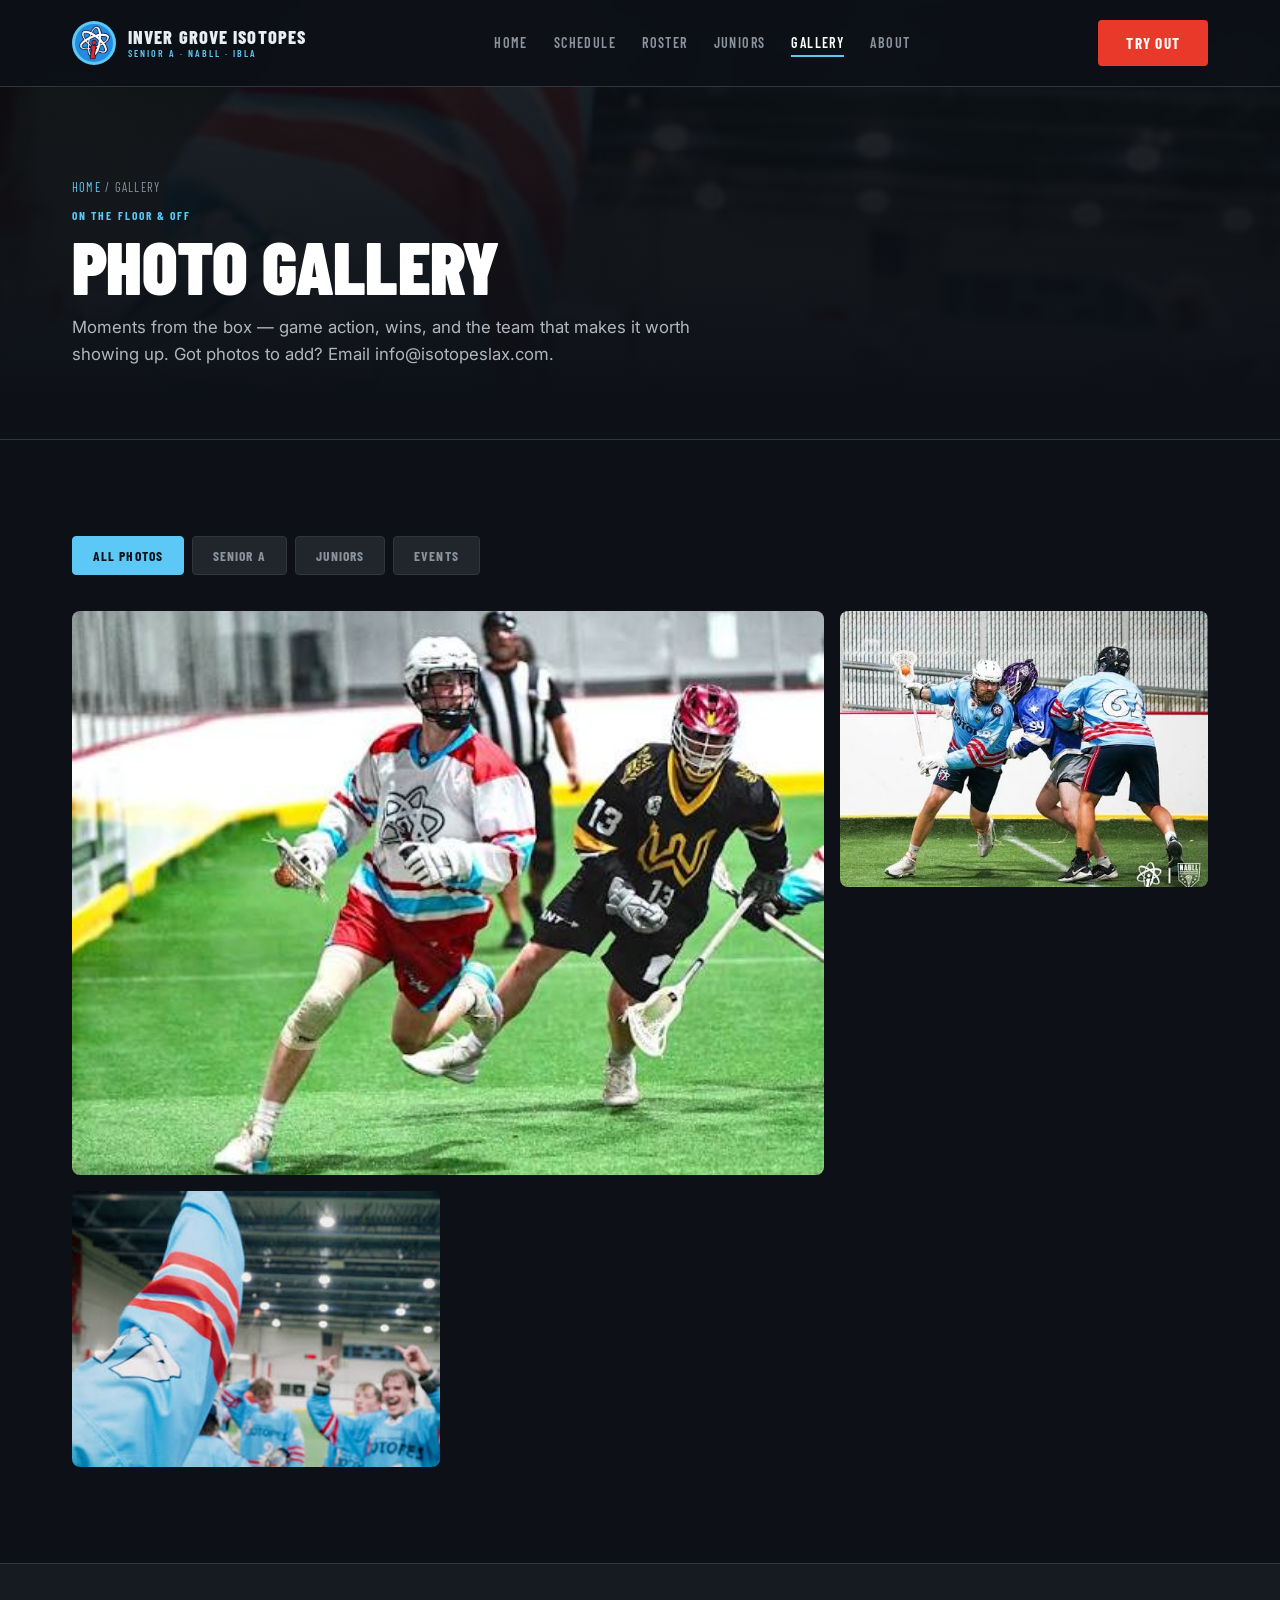
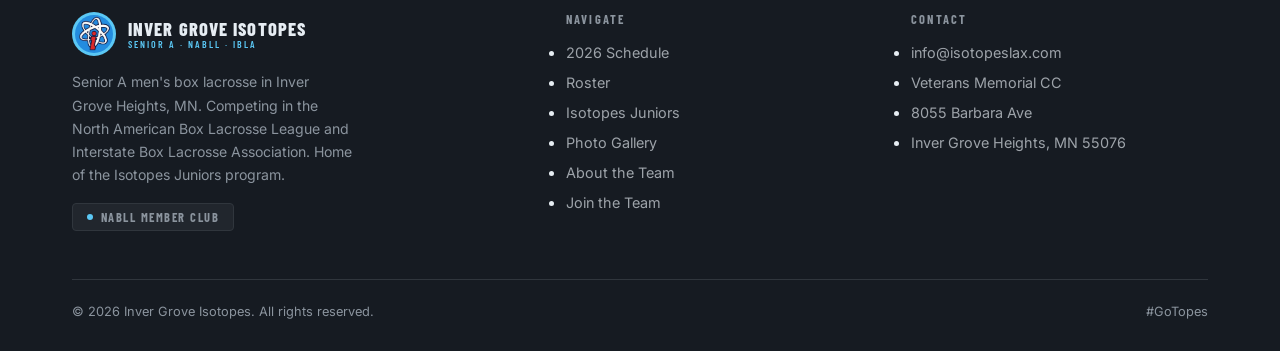
==== gallery.html @ 4e2dee7e "Expand Isotopes site into full multi-page club site Adds Schedule & Events, Roster with clickable pl" ====
<!DOCTYPE html>
<html lang="en">
<head>
<meta charset="UTF-8">
<meta name="viewport" content="width=device-width, initial-scale=1.0">
<title>Photo Gallery | Inver Grove Isotopes</title>
<meta name="description" content="Photo gallery for the Inver Grove Isotopes box lacrosse club — Senior A action shots and team moments.">
<link rel="preconnect" href="https://fonts.googleapis.com">
<link rel="preconnect" href="https://fonts.gstatic.com" crossorigin>
<link href="https://fonts.googleapis.com/css2?family=Barlow+Condensed:ital,wght@0,400;0,600;0,700;0,800;0,900;1,700&family=Inter:wght@400;500;600;700&display=swap" rel="stylesheet">
<link rel="stylesheet" href="css/styles.css">
</head>
<body>

<!-- ── HEADER ── -->
<header id="header" class="solid">
  <div class="nav-inner">
    <a href="index.html" class="nav-logo">
      <img src="assets/img/logo.png" alt="Inver Grove Isotopes logo">
      <div class="nav-logo-text">
        Inver Grove Isotopes
        <span>Senior A · NABLL · IBLA</span>
      </div>
    </a>
    <nav class="links">
      <a href="index.html">Home</a>
      <a href="schedule.html">Schedule</a>
      <a href="roster.html">Roster</a>
      <a href="juniors.html">Juniors</a>
      <a href="gallery.html">Gallery</a>
      <a href="index.html#about">About</a>
    </nav>
    <div class="nav-actions">
      <a href="index.html#recruiting" class="btn btn-primary">Try Out</a>
      <button class="hamburger" id="hamburger" aria-label="Menu">☰</button>
    </div>
  </div>
</header>
<div class="mobile-menu" id="mobileMenu">
  <a href="index.html">Home</a>
  <a href="schedule.html">Schedule</a>
  <a href="roster.html">Roster</a>
  <a href="juniors.html">Juniors</a>
  <a href="gallery.html">Gallery</a>
  <a href="index.html#about">About</a>
  <a href="index.html#recruiting">Join the Team</a>
</div>

<!-- ── PAGE HERO ── -->
<section class="page-hero">
  <div class="page-hero-bg" style="background-image:url('assets/img/action-03.png');"></div>
  <div class="page-hero-overlay"></div>
  <div class="container page-hero-content">
    <p class="breadcrumb"><a href="index.html">Home</a> / Gallery</p>
    <p class="label">On the Floor &amp; Off</p>
    <h1 class="display">Photo Gallery</h1>
    <p class="sub">Moments from the box — game action, wins, and the team that makes it worth showing up. Got photos to add? Email info@isotopeslax.com.</p>
  </div>
</section>

<!-- ── GALLERY ── -->
<section class="section">
  <div class="container">
    <div class="tab-bar">
      <button class="tab-btn active" data-cat="all">All Photos</button>
      <button class="tab-btn" data-cat="senior">Senior A</button>
      <button class="tab-btn" data-cat="juniors">Juniors</button>
      <button class="tab-btn" data-cat="events">Events</button>
    </div>
    <div class="gallery-grid" id="galleryGrid"></div>
  </div>
</section>

<!-- ── LIGHTBOX ── -->
<div class="lightbox" id="lightbox">
  <button class="lightbox-close" onclick="closeLightbox()" aria-label="Close">✕</button>
  <button class="lightbox-nav lightbox-prev" onclick="lightboxNext(-1)" aria-label="Previous photo">‹</button>
  <div>
    <img id="lightboxImg" src="" alt="">
    <p class="lb-cap" id="lightboxCap"></p>
  </div>
  <button class="lightbox-nav lightbox-next" onclick="lightboxNext(1)" aria-label="Next photo">›</button>
</div>

<!-- ── FOOTER ── -->
<footer id="contact">
  <div class="container">
    <div class="footer-inner">
      <div class="footer-brand">
        <div class="nav-logo">
          <img src="assets/img/logo.png" alt="Inver Grove Isotopes logo">
          <div class="nav-logo-text">
            Inver Grove Isotopes
            <span>Senior A · NABLL · IBLA</span>
          </div>
        </div>
        <p>Senior A men's box lacrosse in Inver Grove Heights, MN. Competing in the North American Box Lacrosse League and Interstate Box Lacrosse Association. Home of the Isotopes Juniors program.</p>
        <div style="margin-top:16px;">
          <span class="league-badge"><span class="dot"></span>NABLL Member Club</span>
        </div>
      </div>
      <div class="footer-col">
        <h5>Navigate</h5>
        <ul>
          <li><a href="schedule.html">2026 Schedule</a></li>
          <li><a href="roster.html">Roster</a></li>
          <li><a href="juniors.html">Isotopes Juniors</a></li>
          <li><a href="gallery.html">Photo Gallery</a></li>
          <li><a href="index.html#about">About the Team</a></li>
          <li><a href="index.html#recruiting">Join the Team</a></li>
        </ul>
      </div>
      <div class="footer-col">
        <h5>Contact</h5>
        <ul>
          <li><a href="mailto:info@isotopeslax.com">info@isotopeslax.com</a></li>
          <li><a href="#">Veterans Memorial CC</a></li>
          <li><a>8055 Barbara Ave</a></li>
          <li><a>Inver Grove Heights, MN 55076</a></li>
        </ul>
      </div>
    </div>
    <div class="footer-bottom">
      <span>© 2026 Inver Grove Isotopes. All rights reserved.</span>
      <span>#GoTopes</span>
    </div>
  </div>
</footer>

<script src="js/data.js"></script>
<script src="js/main.js"></script>
<script>renderGallery();</script>
</body>
</html>
---- css/styles.css ----
:root {
  --blue:   #5BC8F5;
  --red:    #E8392A;
  --navy:   #0D1117;
  --dark:   #161B22;
  --mid:    #21262D;
  --border: #30363D;
  --muted:  #8B949E;
  --white:  #FFFFFF;
  --offwhite: #E6EDF3;
}

*, *::before, *::after { box-sizing: border-box; margin: 0; padding: 0; }
html { scroll-behavior: smooth; }
body {
  font-family: 'Inter', sans-serif;
  background: var(--navy);
  color: var(--offwhite);
  overflow-x: hidden;
}
img { display: block; max-width: 100%; }
a { color: inherit; text-decoration: none; }
button { font-family: inherit; cursor: pointer; border: none; }

.container { max-width: 1200px; margin: 0 auto; padding: 0 32px; }

/* ── TYPOGRAPHY ── */
.display {
  font-family: 'Barlow Condensed', sans-serif;
  font-weight: 900;
  line-height: 0.92;
  letter-spacing: -0.01em;
  text-transform: uppercase;
}
.label {
  font-family: 'Barlow Condensed', sans-serif;
  font-weight: 700;
  font-size: 0.72rem;
  letter-spacing: 0.18em;
  text-transform: uppercase;
  color: var(--blue);
}

/* ── BUTTONS ── */
.btn {
  display: inline-flex;
  align-items: center;
  gap: 8px;
  font-family: 'Barlow Condensed', sans-serif;
  font-weight: 700;
  font-size: 0.95rem;
  letter-spacing: 0.08em;
  text-transform: uppercase;
  padding: 14px 28px;
  border-radius: 4px;
  transition: all 0.18s ease;
  white-space: nowrap;
}
.btn:focus-visible { outline: 2px solid var(--blue); outline-offset: 3px; }
.btn-primary {
  background: var(--red);
  color: var(--white);
}
.btn-primary:hover { background: #c72d20; transform: translateY(-1px); }
.btn-outline {
  background: transparent;
  color: var(--white);
  border: 1.5px solid rgba(255,255,255,0.35);
}
.btn-outline:hover {
  border-color: var(--blue);
  color: var(--blue);
}
.btn-blue {
  background: var(--blue);
  color: var(--navy);
}
.btn-blue:hover { background: #3db8e8; transform: translateY(-1px); }
.btn-sm { padding: 9px 18px; font-size: 0.8rem; }

/* ── NAV ── */
header {
  position: fixed;
  top: 0; left: 0; right: 0;
  z-index: 100;
  transition: background 0.3s ease;
  background: rgba(13,17,23,0.0);
}
header.scrolled {
  background: rgba(13,17,23,0.96);
  backdrop-filter: blur(12px);
  border-bottom: 1px solid var(--border);
}
header.solid {
  background: rgba(13,17,23,0.96);
  backdrop-filter: blur(12px);
  border-bottom: 1px solid var(--border);
}
.nav-inner {
  display: flex;
  align-items: center;
  justify-content: space-between;
  padding: 20px 32px;
  max-width: 1200px;
  margin: 0 auto;
}
.nav-logo {
  display: flex;
  align-items: center;
  gap: 12px;
}
.nav-logo img {
  width: 44px;
  height: 44px;
  border-radius: 50%;
  object-fit: contain;
  background: var(--blue);
  padding: 3px;
}
.nav-logo-text {
  font-family: 'Barlow Condensed', sans-serif;
  font-weight: 800;
  font-size: 1.15rem;
  letter-spacing: 0.06em;
  text-transform: uppercase;
  line-height: 1.1;
}
.nav-logo-text span { display: block; font-size: 0.62rem; font-weight: 600; color: var(--blue); letter-spacing: 0.2em; }
nav.links {
  display: flex;
  gap: 26px;
  font-family: 'Barlow Condensed', sans-serif;
  font-weight: 600;
  font-size: 0.88rem;
  letter-spacing: 0.1em;
  text-transform: uppercase;
}
nav.links a {
  color: var(--muted);
  transition: color 0.18s;
  padding: 4px 0;
  border-bottom: 2px solid transparent;
}
nav.links a:hover, nav.links a.active { color: var(--white); border-bottom-color: var(--blue); }
.nav-actions { display: flex; gap: 12px; align-items: center; }
.hamburger { display: none; background: none; color: var(--white); font-size: 1.4rem; padding: 4px; }

.mobile-menu {
  display: none;
  position: fixed;
  inset: 0;
  z-index: 99;
  background: rgba(13,17,23,0.98);
  backdrop-filter: blur(12px);
  padding: 100px 32px 32px;
  flex-direction: column;
  gap: 6px;
}
.mobile-menu.open { display: flex; }
.mobile-menu a {
  font-family: 'Barlow Condensed', sans-serif;
  font-weight: 700;
  font-size: 1.6rem;
  text-transform: uppercase;
  color: var(--offwhite);
  padding: 14px 0;
  border-bottom: 1px solid var(--border);
}
.mobile-menu a.active { color: var(--blue); }

/* ── PAGE HERO (interior pages) ── */
.page-hero {
  position: relative;
  padding: 180px 0 72px;
  overflow: hidden;
  border-bottom: 1px solid var(--border);
}
.page-hero-bg {
  position: absolute;
  inset: 0;
  background-size: cover;
  background-position: center;
  filter: brightness(0.28) saturate(0.9);
}
.page-hero-overlay {
  position: absolute;
  inset: 0;
  background: linear-gradient(180deg, rgba(13,17,23,0.5) 0%, var(--navy) 92%);
}
.page-hero-content { position: relative; z-index: 2; }
.page-hero h1 {
  font-size: clamp(2.8rem, 6vw, 4.6rem);
  color: var(--white);
  margin-top: 10px;
}
.page-hero p.sub {
  margin-top: 14px;
  max-width: 620px;
  color: rgba(230,237,243,0.75);
  font-size: 1.05rem;
  line-height: 1.6;
}
.breadcrumb {
  font-family: 'Barlow Condensed', sans-serif;
  font-size: 0.78rem;
  letter-spacing: 0.1em;
  text-transform: uppercase;
  color: var(--muted);
  margin-bottom: 14px;
}
.breadcrumb a { color: var(--blue); }
.breadcrumb a:hover { text-decoration: underline; }

/* ── HERO (home) ── */
.hero {
  position: relative;
  height: 100svh;
  min-height: 620px;
  display: flex;
  align-items: flex-end;
  overflow: hidden;
}
.hero-bg {
  position: absolute;
  inset: 0;
  background-size: cover;
  background-position: center 20%;
  filter: brightness(0.45);
}
.hero-slash {
  position: absolute;
  bottom: 0; left: 0; right: 0;
  height: 260px;
  background: linear-gradient(to bottom right,
    transparent 49.8%,
    var(--navy) 50%
  );
  pointer-events: none;
}
.hero-slash-red {
  position: absolute;
  bottom: 0; left: 0; right: 0;
  height: 260px;
  background: linear-gradient(to bottom right,
    transparent 48%,
    var(--red) 48%,
    var(--red) 50.5%,
    transparent 50.6%
  );
  pointer-events: none;
}
.hero-content {
  position: relative;
  z-index: 2;
  padding: 0 32px 96px;
  max-width: 1200px;
  margin: 0 auto;
  width: 100%;
}
.hero-content .label { margin-bottom: 20px; }
.hero-content h1 {
  font-size: clamp(4.5rem, 11vw, 9rem);
  color: var(--white);
  margin-bottom: 8px;
}
.hero-content h1 em {
  font-style: italic;
  color: var(--blue);
}
.hero-sub {
  font-size: 1.1rem;
  color: rgba(255,255,255,0.7);
  max-width: 560px;
  line-height: 1.6;
  margin-bottom: 32px;
  font-weight: 400;
}
.hero-btns { display: flex; gap: 14px; flex-wrap: wrap; }

/* ── SECTION BASE ── */
.section { padding: 96px 0; }
.section-header { margin-bottom: 56px; display: flex; align-items: flex-end; justify-content: space-between; gap: 24px; flex-wrap: wrap; }
.section-header h2 {
  font-size: clamp(2.4rem, 5vw, 3.6rem);
  color: var(--white);
  margin-top: 10px;
}
.section-header p.desc {
  margin-top: 14px;
  color: rgba(230,237,243,0.7);
  max-width: 560px;
  line-height: 1.6;
}

/* ── QUICK LINK CARDS (home) ── */
.quicklinks { background: var(--dark); }
.quicklink-grid {
  display: grid;
  grid-template-columns: repeat(4, 1fr);
  gap: 20px;
}
.quicklink-card {
  background: var(--mid);
  border: 1px solid var(--border);
  border-radius: 8px;
  padding: 28px 24px;
  transition: all 0.2s ease;
  display: flex;
  flex-direction: column;
  gap: 10px;
}
.quicklink-card:hover {
  border-color: var(--blue);
  transform: translateY(-3px);
}
.quicklink-card .icon { font-size: 1.8rem; }
.quicklink-card h3 {
  font-family: 'Barlow Condensed', sans-serif;
  font-weight: 800;
  font-size: 1.3rem;
  text-transform: uppercase;
  color: var(--white);
}
.quicklink-card p {
  font-size: 0.86rem;
  color: var(--muted);
  line-height: 1.5;
}
.quicklink-card .go {
  margin-top: auto;
  font-family: 'Barlow Condensed', sans-serif;
  font-weight: 700;
  font-size: 0.78rem;
  letter-spacing: 0.1em;
  text-transform: uppercase;
  color: var(--blue);
}

/* ── SEASON BANNER ── */
.season-banner {
  background: var(--red);
  padding: 18px 0;
}
.season-inner {
  display: flex;
  align-items: center;
  justify-content: space-between;
  gap: 24px;
  flex-wrap: wrap;
}
.season-stat {
  display: flex;
  align-items: baseline;
  gap: 8px;
}
.season-stat .big {
  font-family: 'Barlow Condensed', sans-serif;
  font-weight: 900;
  font-size: 2rem;
  color: var(--white);
}
.season-stat .sm {
  font-family: 'Barlow Condensed', sans-serif;
  font-weight: 600;
  font-size: 0.78rem;
  letter-spacing: 0.14em;
  text-transform: uppercase;
  color: rgba(255,255,255,0.75);
}
.season-divider {
  width: 1px; height: 36px;
  background: rgba(255,255,255,0.3);
}

/* ── TABS ── */
.tab-bar {
  display: flex;
  gap: 8px;
  margin-bottom: 36px;
  flex-wrap: wrap;
}
.tab-btn {
  font-family: 'Barlow Condensed', sans-serif;
  font-weight: 700;
  font-size: 0.85rem;
  letter-spacing: 0.08em;
  text-transform: uppercase;
  padding: 10px 20px;
  border-radius: 4px;
  background: var(--mid);
  border: 1px solid var(--border);
  color: var(--muted);
  transition: all 0.15s ease;
}
.tab-btn:hover { color: var(--white); }
.tab-btn.active { background: var(--blue); color: var(--navy); border-color: var(--blue); }

/* ── SCHEDULE ── */
.schedule { background: var(--dark); }
.schedule-table {
  width: 100%;
  border-collapse: collapse;
}
.schedule-table thead th {
  font-family: 'Barlow Condensed', sans-serif;
  font-weight: 700;
  font-size: 0.72rem;
  letter-spacing: 0.18em;
  text-transform: uppercase;
  color: var(--muted);
  padding: 0 16px 14px;
  text-align: left;
  border-bottom: 1px solid var(--border);
}
.schedule-table tbody tr {
  border-bottom: 1px solid var(--border);
  transition: background 0.15s;
}
.schedule-table tbody tr:hover { background: rgba(255,255,255,0.03); }
.schedule-table tbody td {
  padding: 18px 16px;
  font-size: 0.95rem;
  vertical-align: middle;
}
.game-date {
  font-family: 'Barlow Condensed', sans-serif;
  font-weight: 700;
  font-size: 0.85rem;
  color: var(--blue);
  letter-spacing: 0.05em;
  white-space: nowrap;
}
.game-opponent {
  font-weight: 600;
  color: var(--white);
}
.game-opponent .vs {
  font-size: 0.78rem;
  color: var(--muted);
  font-weight: 400;
  margin-right: 6px;
  text-transform: uppercase;
  letter-spacing: 0.08em;
}
.game-location {
  font-size: 0.85rem;
  color: var(--muted);
}
.badge {
  display: inline-block;
  font-family: 'Barlow Condensed', sans-serif;
  font-weight: 700;
  font-size: 0.7rem;
  letter-spacing: 0.1em;
  text-transform: uppercase;
  padding: 4px 10px;
  border-radius: 3px;
}
.badge-home { background: rgba(91,200,245,0.15); color: var(--blue); }
.badge-away { background: rgba(255,255,255,0.06); color: var(--muted); }
.badge-result-w { background: rgba(91,200,245,0.15); color: var(--blue); }
.badge-result-l { background: rgba(232,57,42,0.15); color: var(--red); }
.badge-upcoming { background: rgba(255,255,255,0.06); color: var(--muted); }
.badge-event { background: rgba(232,57,42,0.15); color: var(--red); }
.badge-game { background: rgba(91,200,245,0.15); color: var(--blue); }
.game-time {
  font-size: 0.88rem;
  color: var(--muted);
  white-space: nowrap;
}
.schedule-note { margin-top: 20px; font-size: 0.82rem; color: var(--muted); }

/* ── EVENT CARDS (mobile-friendly alt view) ── */
.event-cards { display: none; flex-direction: column; gap: 14px; }
.event-card {
  background: var(--mid);
  border: 1px solid var(--border);
  border-radius: 8px;
  padding: 18px 20px;
}
.event-card .row1 { display: flex; justify-content: space-between; align-items: center; margin-bottom: 8px; }
.event-card .opp { font-weight: 700; color: var(--white); font-size: 1.05rem; margin-bottom: 4px; }
.event-card .meta { font-size: 0.84rem; color: var(--muted); }

/* ── ABOUT ── */
.about { background: var(--navy); }
.about-grid {
  display: grid;
  grid-template-columns: 1fr 1fr;
  gap: 64px;
  align-items: center;
}
.about-photo-stack {
  position: relative;
  height: 480px;
}
.about-photo-main {
  position: absolute;
  inset: 0;
  border-radius: 8px;
  overflow: hidden;
}
.about-photo-main img {
  width: 100%;
  height: 100%;
  object-fit: cover;
  object-position: center top;
}
.about-photo-accent {
  position: absolute;
  bottom: -24px;
  right: -24px;
  width: 56%;
  aspect-ratio: 4/3;
  border-radius: 6px;
  overflow: hidden;
  border: 3px solid var(--navy);
}
.about-photo-accent img {
  width: 100%;
  height: 100%;
  object-fit: cover;
  object-position: center;
}
.about-red-bar {
  position: absolute;
  top: 32px;
  left: -8px;
  width: 5px;
  height: 120px;
  background: var(--red);
  border-radius: 3px;
}
.about-text .label { margin-bottom: 12px; }
.about-text h2 {
  font-size: clamp(2.4rem, 4vw, 3.2rem);
  color: var(--white);
  margin-bottom: 20px;
}
.about-text p {
  color: rgba(230,237,243,0.75);
  line-height: 1.75;
  font-size: 1rem;
  margin-bottom: 16px;
}
.about-facts {
  display: grid;
  grid-template-columns: 1fr 1fr;
  gap: 16px;
  margin-top: 32px;
}
.fact {
  background: var(--mid);
  border: 1px solid var(--border);
  border-radius: 6px;
  padding: 16px 18px;
}
.fact .num {
  font-family: 'Barlow Condensed', sans-serif;
  font-weight: 900;
  font-size: 1.9rem;
  color: var(--blue);
  line-height: 1;
  margin-bottom: 4px;
}
.fact .desc {
  font-size: 0.82rem;
  color: var(--muted);
  text-transform: uppercase;
  letter-spacing: 0.08em;
  font-weight: 600;
}

/* ── COACH / STAFF GRID ── */
.staff-grid {
  display: grid;
  grid-template-columns: repeat(3, 1fr);
  gap: 24px;
}
.staff-card {
  background: var(--mid);
  border: 1px solid var(--border);
  border-radius: 8px;
  padding: 24px;
  text-align: center;
}
.staff-card .avatar {
  width: 84px; height: 84px;
  border-radius: 50%;
  margin: 0 auto 16px;
  background: var(--dark);
  display: flex;
  align-items: center;
  justify-content: center;
  font-family: 'Barlow Condensed', sans-serif;
  font-weight: 800;
  font-size: 1.6rem;
  color: var(--blue);
  border: 2px solid var(--border);
}
.staff-card h4 { font-family: 'Barlow Condensed', sans-serif; font-weight: 800; text-transform: uppercase; color: var(--white); font-size: 1.2rem; }
.staff-card .role { color: var(--blue); font-size: 0.82rem; text-transform: uppercase; letter-spacing: 0.08em; font-weight: 600; margin: 6px 0 10px; }
.staff-card p.bio { color: var(--muted); font-size: 0.86rem; line-height: 1.5; }

/* ── TIMELINE ── */
.timeline { display: flex; flex-direction: column; gap: 0; }
.timeline-item {
  display: grid;
  grid-template-columns: 90px 1fr;
  gap: 24px;
  padding: 22px 0;
  border-bottom: 1px solid var(--border);
}
.timeline-item .year {
  font-family: 'Barlow Condensed', sans-serif;
  font-weight: 900;
  font-size: 1.6rem;
  color: var(--blue);
}
.timeline-item h4 { color: var(--white); font-weight: 700; margin-bottom: 6px; }
.timeline-item p { color: var(--muted); font-size: 0.9rem; line-height: 1.55; }

/* ── ROSTER GRID ── */
.roster { background: var(--dark); }
.roster-filters { display: flex; gap: 8px; margin-bottom: 32px; flex-wrap: wrap; }
.roster-grid {
  display: grid;
  grid-template-columns: repeat(4, 1fr);
  gap: 22px;
}
.player-card {
  background: var(--mid);
  border: 1px solid var(--border);
  border-radius: 8px;
  overflow: hidden;
  transition: all 0.2s ease;
  cursor: pointer;
}
.player-card:hover { border-color: var(--blue); transform: translateY(-4px); }
.player-card .photo {
  aspect-ratio: 4/5;
  background: var(--dark);
  position: relative;
  display: flex;
  align-items: flex-end;
  overflow: hidden;
}
.player-card .photo img { width: 100%; height: 100%; object-fit: cover; }
.player-card .num {
  position: absolute;
  top: 12px; left: 12px;
  font-family: 'Barlow Condensed', sans-serif;
  font-weight: 900;
  font-size: 1.8rem;
  color: var(--white);
  text-shadow: 0 2px 8px rgba(0,0,0,0.6);
}
.player-card .info { padding: 16px 18px; }
.player-card .pos {
  font-family: 'Barlow Condensed', sans-serif;
  font-weight: 700;
  font-size: 0.7rem;
  letter-spacing: 0.12em;
  text-transform: uppercase;
  color: var(--blue);
  margin-bottom: 4px;
}
.player-card h3 {
  font-family: 'Barlow Condensed', sans-serif;
  font-weight: 800;
  font-size: 1.25rem;
  text-transform: uppercase;
  color: var(--white);
  line-height: 1.1;
}
.player-card .hometown { font-size: 0.78rem; color: var(--muted); margin-top: 6px; }

/* ── PLAYER DETAIL ── */
.player-detail-grid {
  display: grid;
  grid-template-columns: 340px 1fr;
  gap: 56px;
}
.player-photo-wrap {
  border-radius: 8px;
  overflow: hidden;
  aspect-ratio: 4/5;
  background: var(--mid);
  border: 1px solid var(--border);
}
.player-photo-wrap img { width: 100%; height: 100%; object-fit: cover; }
.player-header { display: flex; align-items: baseline; gap: 16px; flex-wrap: wrap; margin-bottom: 6px; }
.player-header .jersey {
  font-family: 'Barlow Condensed', sans-serif;
  font-weight: 900;
  font-size: 3rem;
  color: var(--blue);
  line-height: 1;
}
.player-header h1 {
  font-size: clamp(2.2rem, 4vw, 3rem);
  color: var(--white);
}
.player-meta-row {
  display: flex;
  gap: 24px;
  flex-wrap: wrap;
  margin: 18px 0 28px;
  padding: 18px 0;
  border-top: 1px solid var(--border);
  border-bottom: 1px solid var(--border);
}
.player-meta-row .m-item { display: flex; flex-direction: column; gap: 4px; }
.player-meta-row .m-item .k { font-size: 0.72rem; letter-spacing: 0.12em; text-transform: uppercase; color: var(--muted); }
.player-meta-row .m-item .v { font-weight: 700; color: var(--white); }
.player-bio { color: rgba(230,237,243,0.8); line-height: 1.75; margin-bottom: 32px; }
.stats-grid {
  display: grid;
  grid-template-columns: repeat(4, 1fr);
  gap: 14px;
}
.stat-box {
  background: var(--mid);
  border: 1px solid var(--border);
  border-radius: 6px;
  padding: 18px;
  text-align: center;
}
.stat-box .val {
  font-family: 'Barlow Condensed', sans-serif;
  font-weight: 900;
  font-size: 2.2rem;
  color: var(--blue);
}
.stat-box .lbl { font-size: 0.74rem; letter-spacing: 0.1em; text-transform: uppercase; color: var(--muted); margin-top: 4px; }
.back-link {
  display: inline-flex;
  align-items: center;
  gap: 8px;
  font-family: 'Barlow Condensed', sans-serif;
  font-weight: 700;
  font-size: 0.85rem;
  letter-spacing: 0.08em;
  text-transform: uppercase;
  color: var(--blue);
  margin-bottom: 28px;
}
.back-link:hover { text-decoration: underline; }

/* ── JUNIORS ── */
.juniors-intro-grid {
  display: grid;
  grid-template-columns: 1fr 1fr;
  gap: 56px;
  align-items: center;
}
.juniors-photo {
  border-radius: 8px;
  overflow: hidden;
  aspect-ratio: 4/3;
}
.juniors-photo img { width: 100%; height: 100%; object-fit: cover; }
.location-grid {
  display: grid;
  grid-template-columns: repeat(3, 1fr);
  gap: 22px;
}
.location-card {
  background: var(--mid);
  border: 1px solid var(--border);
  border-radius: 8px;
  padding: 24px;
}
.location-card h4 { color: var(--white); font-family: 'Barlow Condensed', sans-serif; font-weight: 800; font-size: 1.2rem; text-transform: uppercase; margin-bottom: 8px; }
.location-card .addr { font-size: 0.88rem; color: var(--muted); line-height: 1.5; margin-bottom: 10px; }
.location-card .tag {
  display: inline-block;
  font-family: 'Barlow Condensed', sans-serif;
  font-weight: 700;
  font-size: 0.68rem;
  letter-spacing: 0.1em;
  text-transform: uppercase;
  padding: 3px 9px;
  border-radius: 3px;
  background: rgba(91,200,245,0.15);
  color: var(--blue);
}

/* ── GALLERY ── */
.gallery-grid {
  display: grid;
  grid-template-columns: repeat(3, 1fr);
  gap: 16px;
}
.gallery-item {
  border-radius: 8px;
  overflow: hidden;
  aspect-ratio: 4/3;
  position: relative;
  cursor: pointer;
  background: var(--mid);
}
.gallery-item img { width: 100%; height: 100%; object-fit: cover; transition: transform 0.3s ease; }
.gallery-item:hover img { transform: scale(1.06); }
.gallery-item .cap {
  position: absolute;
  left: 0; right: 0; bottom: 0;
  padding: 10px 14px;
  background: linear-gradient(to top, rgba(0,0,0,0.75), transparent);
  font-size: 0.8rem;
  color: var(--white);
  opacity: 0;
  transition: opacity 0.2s ease;
}
.gallery-item:hover .cap { opacity: 1; }
.gallery-item.wide { grid-column: span 2; }

.lightbox {
  display: none;
  position: fixed;
  inset: 0;
  background: rgba(5,7,10,0.95);
  z-index: 200;
  align-items: center;
  justify-content: center;
  padding: 40px;
}
.lightbox.open { display: flex; }
.lightbox img { max-width: 100%; max-height: 82vh; border-radius: 6px; }
.lightbox .lb-cap { text-align: center; color: var(--muted); margin-top: 14px; font-size: 0.9rem; }
.lightbox-close {
  position: absolute;
  top: 24px; right: 32px;
  background: none;
  color: var(--white);
  font-size: 2rem;
  line-height: 1;
}
.lightbox-nav {
  position: absolute;
  top: 50%;
  transform: translateY(-50%);
  background: rgba(255,255,255,0.08);
  color: var(--white);
  font-size: 1.6rem;
  width: 48px; height: 48px;
  border-radius: 50%;
  display: flex;
  align-items: center;
  justify-content: center;
}
.lightbox-nav:hover { background: rgba(255,255,255,0.18); }
.lightbox-prev { left: 24px; }
.lightbox-next { right: 24px; }

/* ── RECRUITING ── */
.recruiting { background: var(--dark); }
.recruiting-grid {
  display: grid;
  grid-template-columns: 1.1fr 0.9fr;
  gap: 64px;
  align-items: center;
}
.rec-photo {
  border-radius: 8px;
  overflow: hidden;
  aspect-ratio: 4/5;
}
.rec-photo img {
  width: 100%;
  height: 100%;
  object-fit: cover;
  object-position: center top;
}
.rec-content .label { margin-bottom: 12px; }
.rec-content h2 {
  font-size: clamp(2.4rem, 4vw, 3.2rem);
  color: var(--white);
  margin-bottom: 20px;
}
.rec-content p {
  color: rgba(230,237,243,0.75);
  line-height: 1.75;
  font-size: 1rem;
  margin-bottom: 16px;
}
.rec-reqs {
  margin: 28px 0 32px;
  display: flex;
  flex-direction: column;
  gap: 12px;
}
.rec-req {
  display: flex;
  align-items: flex-start;
  gap: 12px;
  font-size: 0.95rem;
  color: var(--offwhite);
  line-height: 1.4;
}
.rec-req::before {
  content: '';
  flex: none;
  width: 6px;
  height: 6px;
  background: var(--blue);
  border-radius: 50%;
  margin-top: 7px;
}
.rec-form {
  margin-top: 8px;
  background: var(--mid);
  border: 1px solid var(--border);
  border-radius: 8px;
  padding: 28px;
}
.rec-form h4 {
  font-family: 'Barlow Condensed', sans-serif;
  font-weight: 700;
  font-size: 1.1rem;
  letter-spacing: 0.06em;
  text-transform: uppercase;
  color: var(--white);
  margin-bottom: 20px;
}
.form-row { display: grid; grid-template-columns: 1fr 1fr; gap: 14px; margin-bottom: 14px; }
.form-field { display: flex; flex-direction: column; gap: 6px; margin-bottom: 14px; }
.form-field.full { grid-column: 1 / -1; }
label {
  font-size: 0.75rem;
  font-weight: 600;
  letter-spacing: 0.08em;
  text-transform: uppercase;
  color: var(--muted);
}
input, select, textarea {
  font-family: 'Inter', sans-serif;
  font-size: 0.92rem;
  padding: 11px 14px;
  background: var(--dark);
  border: 1px solid var(--border);
  border-radius: 5px;
  color: var(--offwhite);
  transition: border-color 0.18s;
  width: 100%;
}
input:focus, select:focus, textarea:focus {
  outline: none;
  border-color: var(--blue);
}
textarea { resize: vertical; min-height: 80px; }
select option { background: var(--dark); }

/* ── FOOTER ── */
footer {
  background: var(--dark);
  border-top: 1px solid var(--border);
  padding: 48px 0 32px;
}
.footer-inner {
  display: grid;
  grid-template-columns: 1.5fr 1fr 1fr;
  gap: 48px;
  margin-bottom: 48px;
}
.footer-brand .nav-logo { margin-bottom: 14px; }
.footer-brand p {
  font-size: 0.88rem;
  color: var(--muted);
  line-height: 1.65;
  max-width: 280px;
}
.footer-col h5 {
  font-family: 'Barlow Condensed', sans-serif;
  font-weight: 700;
  font-size: 0.78rem;
  letter-spacing: 0.18em;
  text-transform: uppercase;
  color: var(--muted);
  margin-bottom: 16px;
}
.footer-col ul { display: flex; flex-direction: column; gap: 10px; }
.footer-col ul li a {
  font-size: 0.9rem;
  color: rgba(230,237,243,0.65);
  transition: color 0.15s;
}
.footer-col ul li a:hover { color: var(--blue); }
.footer-bottom {
  display: flex;
  align-items: center;
  justify-content: space-between;
  padding-top: 24px;
  border-top: 1px solid var(--border);
  font-size: 0.8rem;
  color: var(--muted);
  flex-wrap: wrap;
  gap: 12px;
}
.league-badge {
  display: inline-flex;
  align-items: center;
  gap: 8px;
  background: var(--mid);
  border: 1px solid var(--border);
  border-radius: 4px;
  padding: 6px 14px;
  font-family: 'Barlow Condensed', sans-serif;
  font-weight: 700;
  font-size: 0.78rem;
  letter-spacing: 0.12em;
  text-transform: uppercase;
  color: var(--muted);
}
.league-badge .dot {
  width: 6px; height: 6px;
  border-radius: 50%;
  background: var(--blue);
}

/* ── RESPONSIVE ── */
@media (max-width: 960px) {
  nav.links { display: none; }
  .hamburger { display: block; }
  .hero-content h1 { font-size: clamp(3.5rem, 12vw, 5.5rem); }
  .about-grid { grid-template-columns: 1fr; }
  .about-photo-stack { height: 360px; order: -1; }
  .about-photo-accent { width: 45%; }
  .recruiting-grid { grid-template-columns: 1fr; }
  .rec-photo { aspect-ratio: 16/9; order: -1; }
  .footer-inner { grid-template-columns: 1fr 1fr; }
  .footer-brand { grid-column: 1 / -1; }
  .form-row { grid-template-columns: 1fr; }
  .quicklink-grid { grid-template-columns: 1fr 1fr; }
  .roster-grid { grid-template-columns: repeat(3, 1fr); }
  .player-detail-grid { grid-template-columns: 1fr; }
  .player-photo-wrap { max-width: 340px; }
  .stats-grid { grid-template-columns: repeat(2, 1fr); }
  .staff-grid { grid-template-columns: 1fr 1fr; }
  .location-grid { grid-template-columns: 1fr 1fr; }
  .juniors-intro-grid { grid-template-columns: 1fr; }
  .gallery-grid { grid-template-columns: repeat(2, 1fr); }
  .gallery-item.wide { grid-column: span 2; }
}
@media (max-width: 640px) {
  .container { padding: 0 20px; }
  .nav-inner { padding: 16px 20px; }
  .section { padding: 72px 0; }
  .season-divider { display: none; }
  .hero-btns .btn { flex: 1 1 140px; }
  .about-facts { grid-template-columns: 1fr 1fr; }
  .footer-inner { grid-template-columns: 1fr; }
  .schedule-table { display: none; }
  .event-cards { display: flex; }
  .quicklink-grid { grid-template-columns: 1fr; }
  .roster-grid { grid-template-columns: 1fr 1fr; }
  .stats-grid { grid-template-columns: 1fr 1fr; }
  .staff-grid { grid-template-columns: 1fr; }
  .location-grid { grid-template-columns: 1fr; }
  .gallery-grid { grid-template-columns: 1fr 1fr; }
  .gallery-item.wide { grid-column: span 2; }
  .page-hero { padding: 140px 0 56px; }
  .lightbox-nav { width: 40px; height: 40px; font-size: 1.3rem; }
  .lightbox { padding: 20px; }
}
@media (prefers-reduced-motion: reduce) {
  * { transition: none !important; animation: none !important; }
}
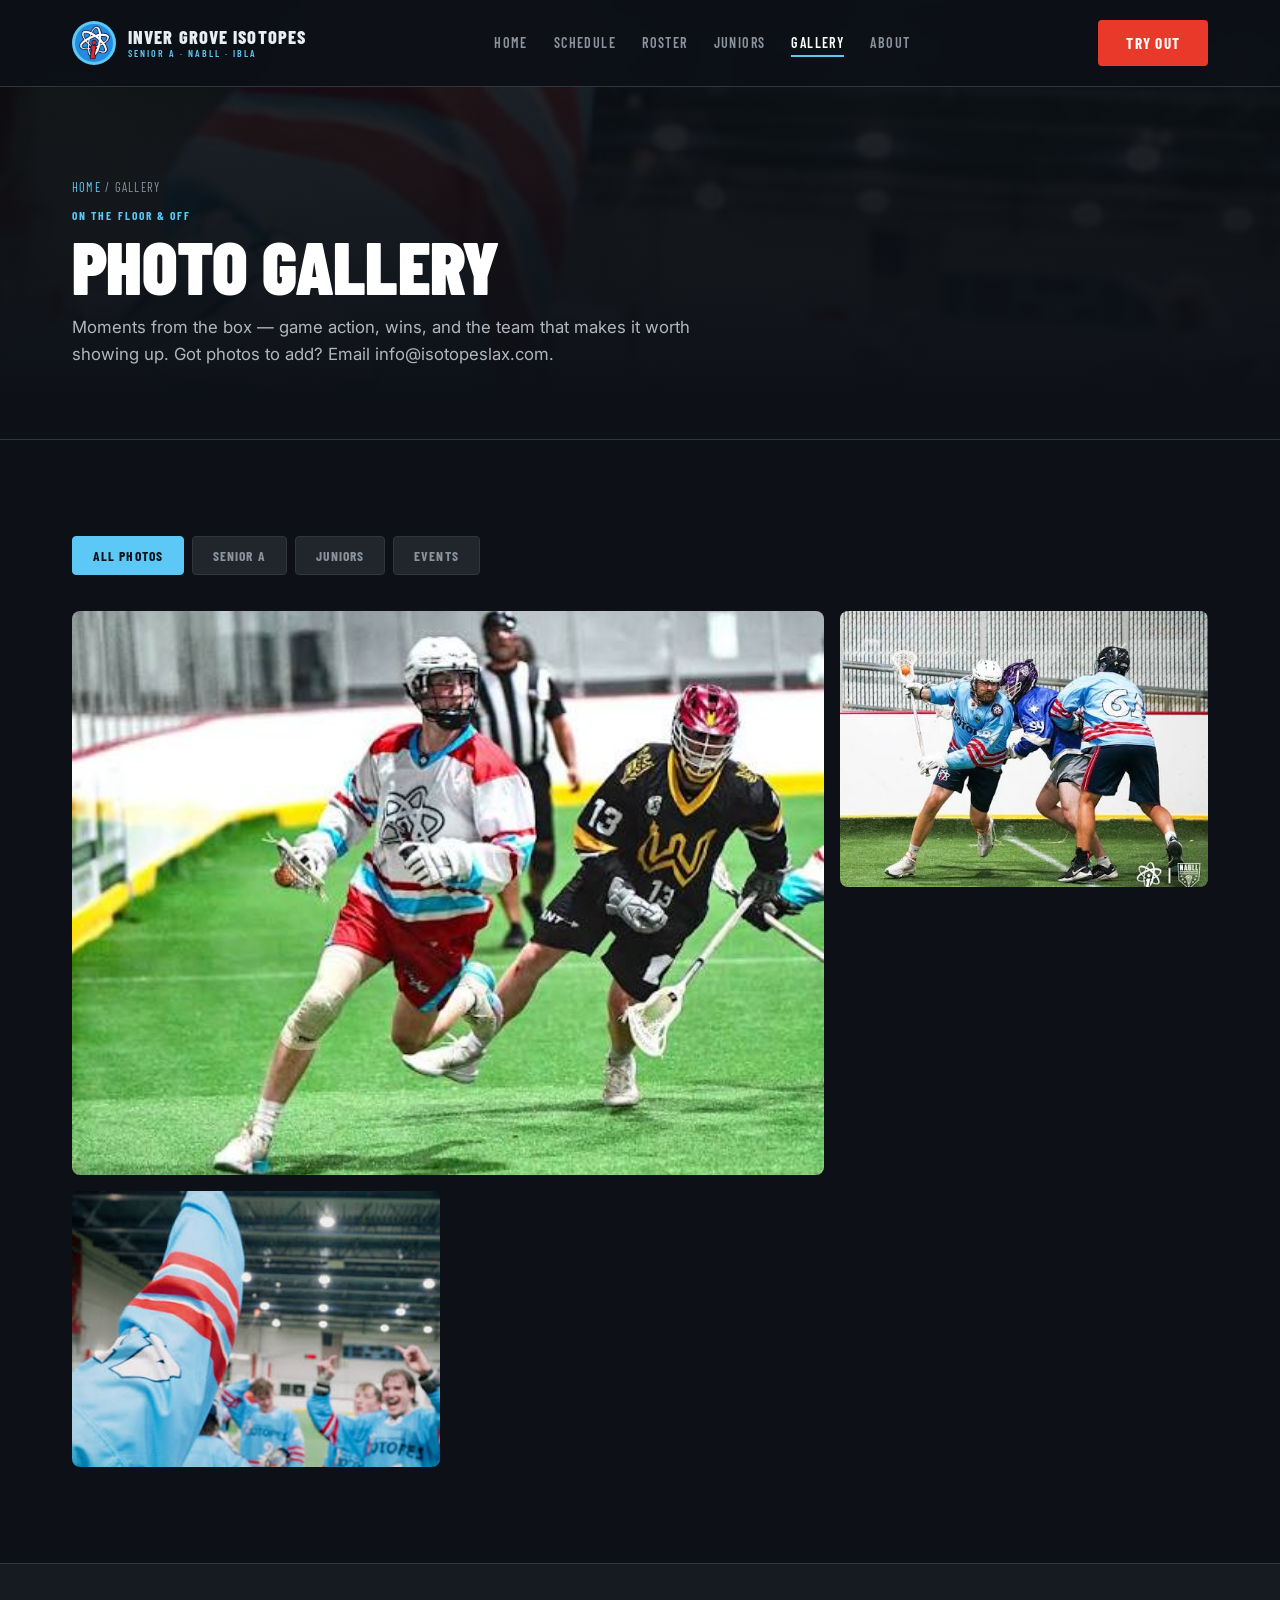
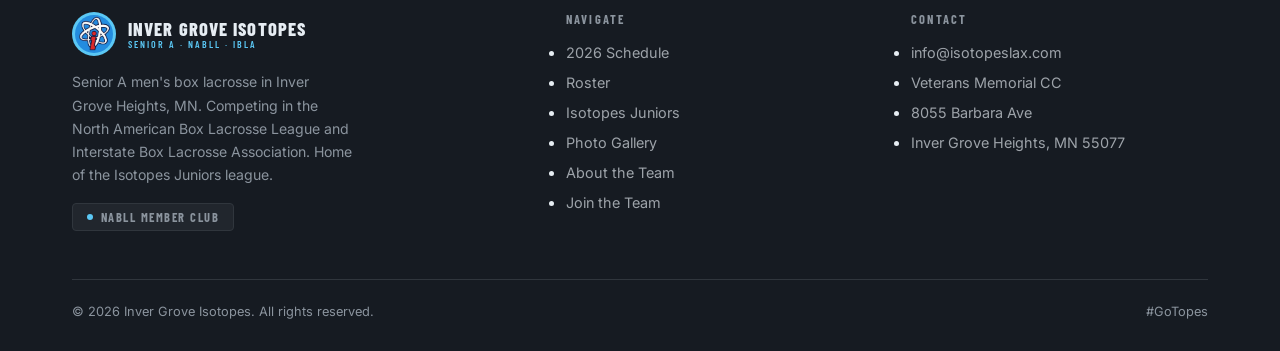
==== commit 2d26434c: "Add real 2026 senior schedule, rework Juniors as a league Replace placeholder senior schedule with a" ====
--- a/gallery.html
+++ b/gallery.html
@@ -94,7 +94,7 @@
             <span>Senior A · NABLL · IBLA</span>
           </div>
         </div>
-        <p>Senior A men's box lacrosse in Inver Grove Heights, MN. Competing in the North American Box Lacrosse League and Interstate Box Lacrosse Association. Home of the Isotopes Juniors program.</p>
+        <p>Senior A men's box lacrosse in Inver Grove Heights, MN. Competing in the North American Box Lacrosse League and Interstate Box Lacrosse Association. Home of the Isotopes Juniors league.</p>
         <div style="margin-top:16px;">
           <span class="league-badge"><span class="dot"></span>NABLL Member Club</span>
         </div>
@@ -116,7 +116,7 @@
           <li><a href="mailto:info@isotopeslax.com">info@isotopeslax.com</a></li>
           <li><a href="#">Veterans Memorial CC</a></li>
           <li><a>8055 Barbara Ave</a></li>
-          <li><a>Inver Grove Heights, MN 55076</a></li>
+          <li><a>Inver Grove Heights, MN 55077</a></li>
         </ul>
       </div>
     </div>
--- a/css/styles.css
+++ b/css/styles.css
@@ -1050,8 +1050,9 @@
   .hero-btns .btn { flex: 1 1 140px; }
   .about-facts { grid-template-columns: 1fr 1fr; }
   .footer-inner { grid-template-columns: 1fr; }
-  .schedule-table { display: none; }
+  #seniorScheduleTable { display: none; }
   .event-cards { display: flex; }
+  .table-scroll-wrap { overflow-x: auto; }
   .quicklink-grid { grid-template-columns: 1fr; }
   .roster-grid { grid-template-columns: 1fr 1fr; }
   .stats-grid { grid-template-columns: 1fr 1fr; }
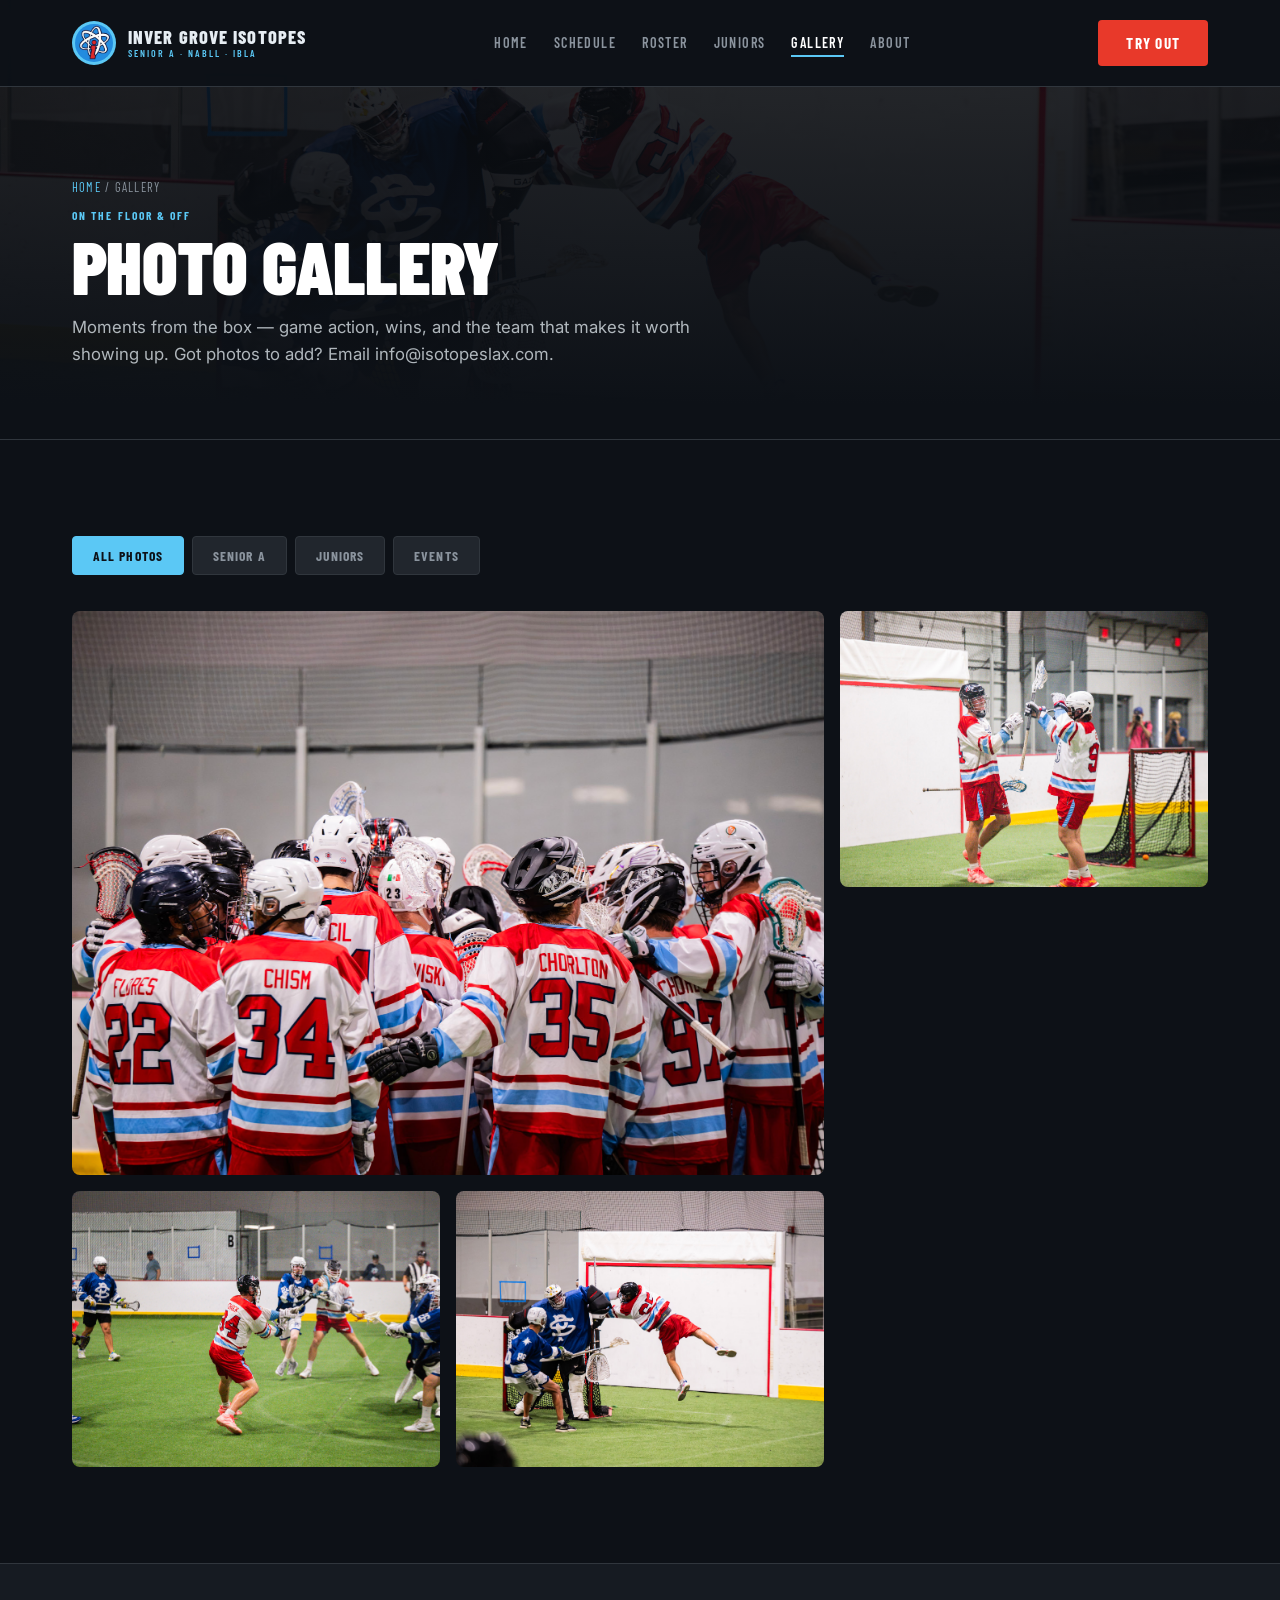
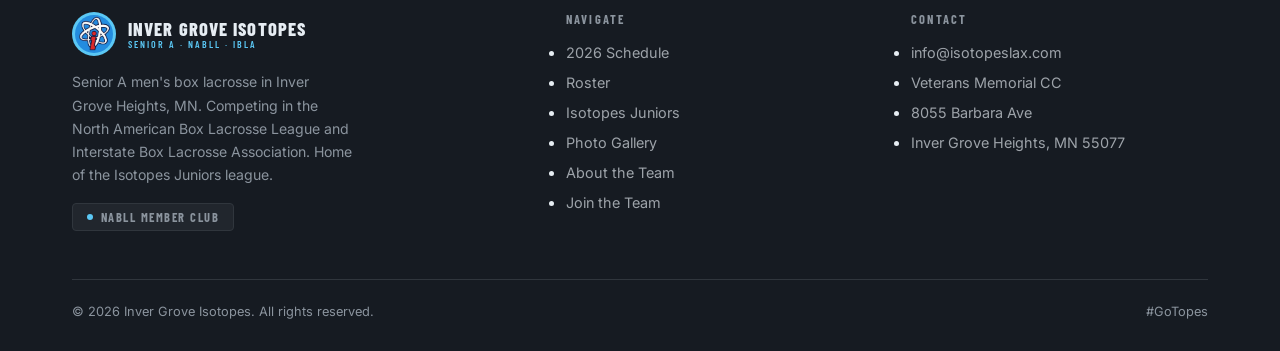
==== commit edc08775: "Add real team photos and opponent logos Organize the uploaded action photos into assets/img/ and wir" ====
--- a/gallery.html
+++ b/gallery.html
@@ -48,7 +48,7 @@
 
 <!-- ── PAGE HERO ── -->
 <section class="page-hero">
-  <div class="page-hero-bg" style="background-image:url('assets/img/action-03.png');"></div>
+  <div class="page-hero-bg" style="background-image:url('assets/img/action-06.jpg');"></div>
   <div class="page-hero-overlay"></div>
   <div class="container page-hero-content">
     <p class="breadcrumb"><a href="index.html">Home</a> / Gallery</p>
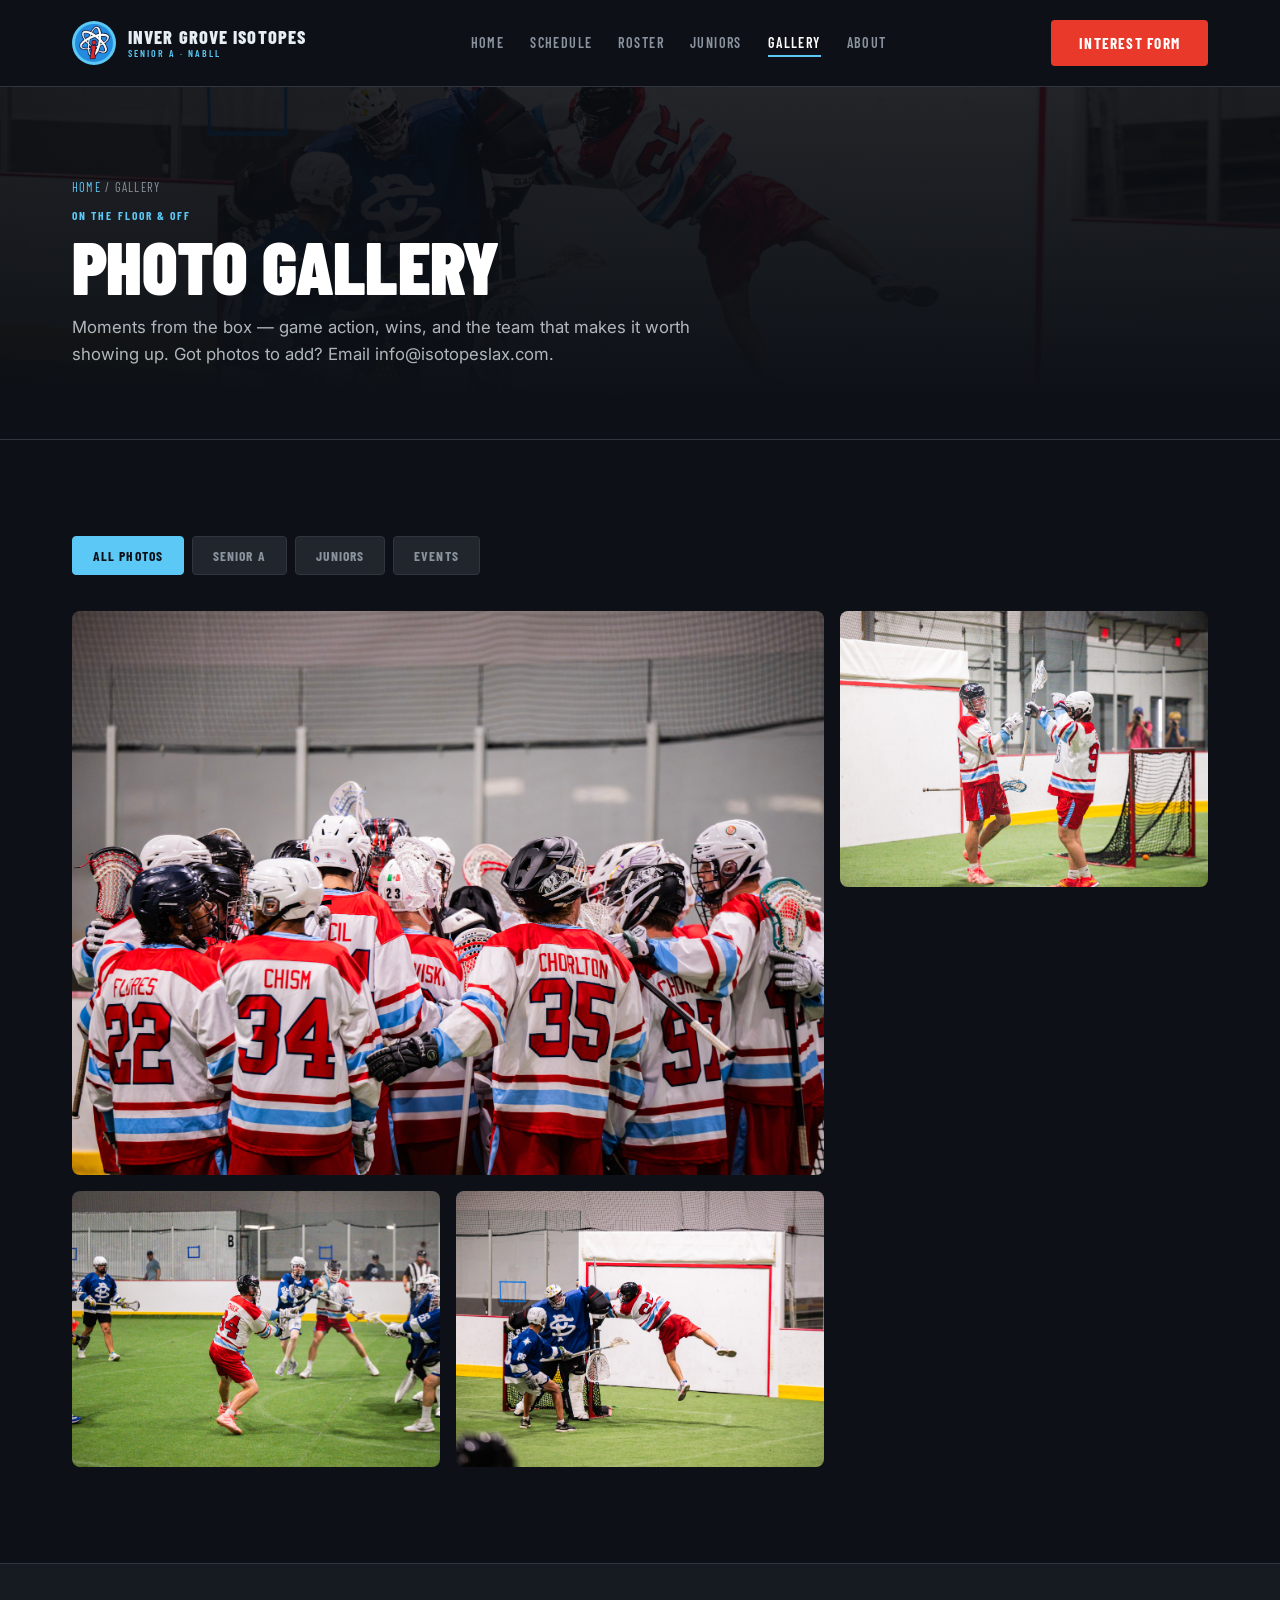
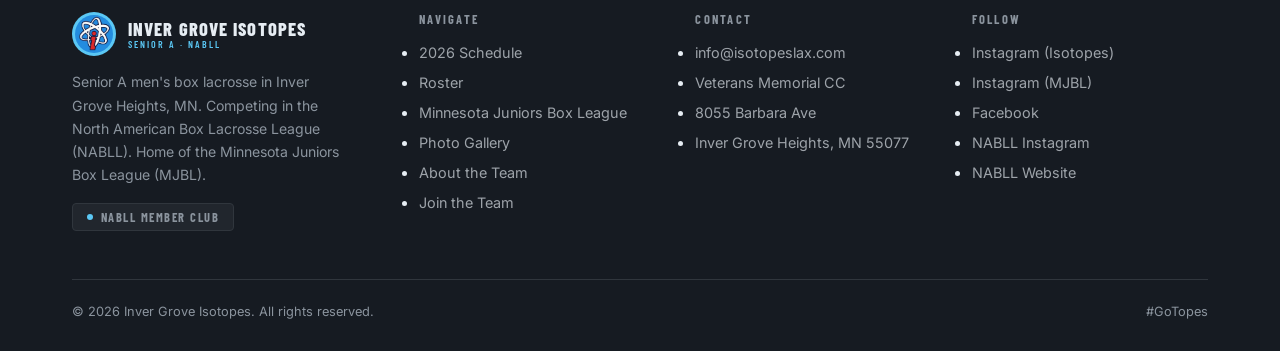
==== commit f9dabc20: "Rebrand Juniors as MJBL, drop IBLA, fix schedule details, add socials - Rename Isotopes Juniors to M" ====
--- a/gallery.html
+++ b/gallery.html
@@ -19,7 +19,7 @@
       <img src="assets/img/logo.png" alt="Inver Grove Isotopes logo">
       <div class="nav-logo-text">
         Inver Grove Isotopes
-        <span>Senior A · NABLL · IBLA</span>
+        <span>Senior A · NABLL</span>
       </div>
     </a>
     <nav class="links">
@@ -31,7 +31,7 @@
       <a href="index.html#about">About</a>
     </nav>
     <div class="nav-actions">
-      <a href="index.html#recruiting" class="btn btn-primary">Try Out</a>
+      <a href="index.html#recruiting" class="btn btn-primary">Interest Form</a>
       <button class="hamburger" id="hamburger" aria-label="Menu">☰</button>
     </div>
   </div>
@@ -91,10 +91,10 @@
           <img src="assets/img/logo.png" alt="Inver Grove Isotopes logo">
           <div class="nav-logo-text">
             Inver Grove Isotopes
-            <span>Senior A · NABLL · IBLA</span>
+            <span>Senior A · NABLL</span>
           </div>
         </div>
-        <p>Senior A men's box lacrosse in Inver Grove Heights, MN. Competing in the North American Box Lacrosse League and Interstate Box Lacrosse Association. Home of the Isotopes Juniors league.</p>
+        <p>Senior A men's box lacrosse in Inver Grove Heights, MN. Competing in the North American Box Lacrosse League (NABLL). Home of the Minnesota Juniors Box League (MJBL).</p>
         <div style="margin-top:16px;">
           <span class="league-badge"><span class="dot"></span>NABLL Member Club</span>
         </div>
@@ -104,7 +104,7 @@
         <ul>
           <li><a href="schedule.html">2026 Schedule</a></li>
           <li><a href="roster.html">Roster</a></li>
-          <li><a href="juniors.html">Isotopes Juniors</a></li>
+          <li><a href="juniors.html">Minnesota Juniors Box League</a></li>
           <li><a href="gallery.html">Photo Gallery</a></li>
           <li><a href="index.html#about">About the Team</a></li>
           <li><a href="index.html#recruiting">Join the Team</a></li>
@@ -117,6 +117,16 @@
           <li><a href="#">Veterans Memorial CC</a></li>
           <li><a>8055 Barbara Ave</a></li>
           <li><a>Inver Grove Heights, MN 55077</a></li>
+        </ul>
+      </div>
+      <div class="footer-col">
+        <h5>Follow</h5>
+        <ul>
+          <li><a href="https://instagram.com/isotopeslc" target="_blank" rel="noopener">Instagram (Isotopes)</a></li>
+          <li><a href="https://instagram.com/mnjuniorsbox" target="_blank" rel="noopener">Instagram (MJBL)</a></li>
+          <li><a href="https://www.facebook.com/InverGroveIsotopes/" target="_blank" rel="noopener">Facebook</a></li>
+          <li><a href="https://instagram.com/the_box_league" target="_blank" rel="noopener">NABLL Instagram</a></li>
+          <li><a href="https://nabll.com/" target="_blank" rel="noopener">NABLL Website</a></li>
         </ul>
       </div>
     </div>
--- a/css/styles.css
+++ b/css/styles.css
@@ -959,8 +959,8 @@
 }
 .footer-inner {
   display: grid;
-  grid-template-columns: 1.5fr 1fr 1fr;
-  gap: 48px;
+  grid-template-columns: 1.3fr 1fr 1fr 1fr;
+  gap: 40px;
   margin-bottom: 48px;
 }
 .footer-brand .nav-logo { margin-bottom: 14px; }
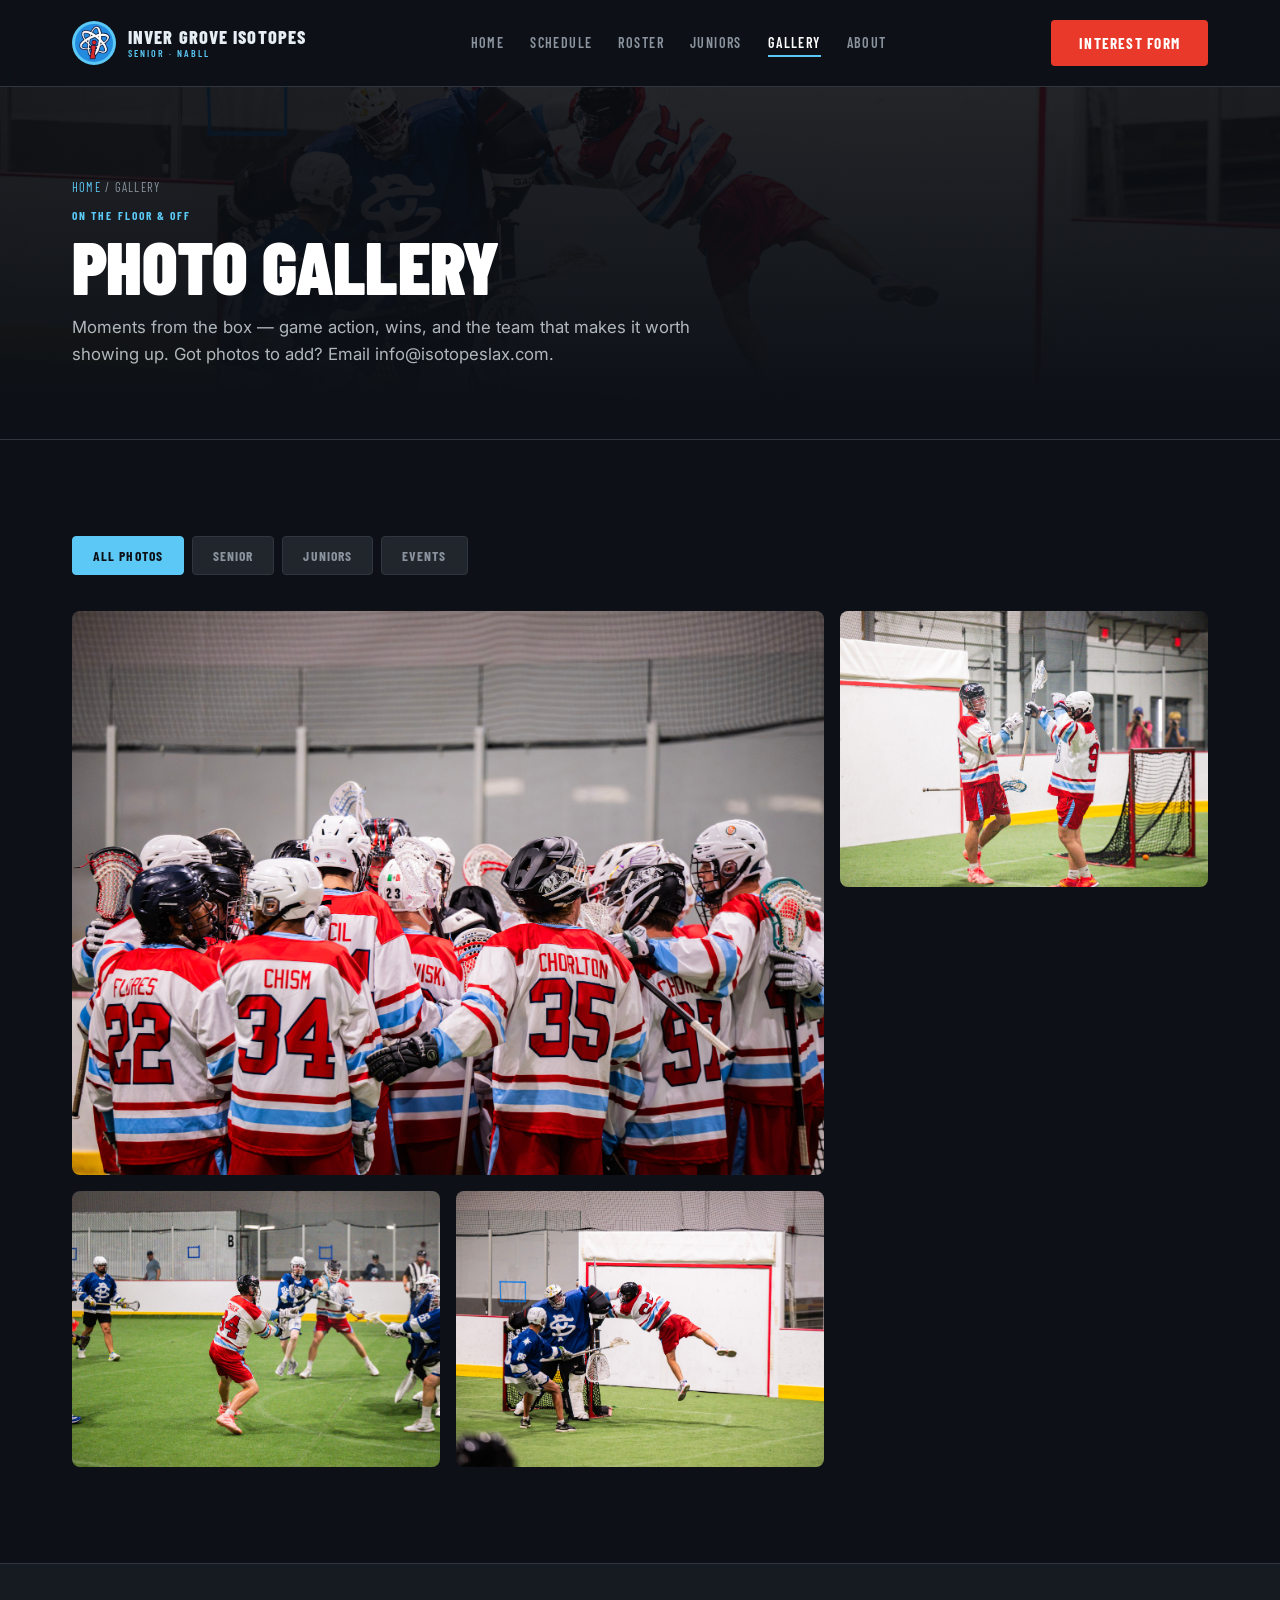
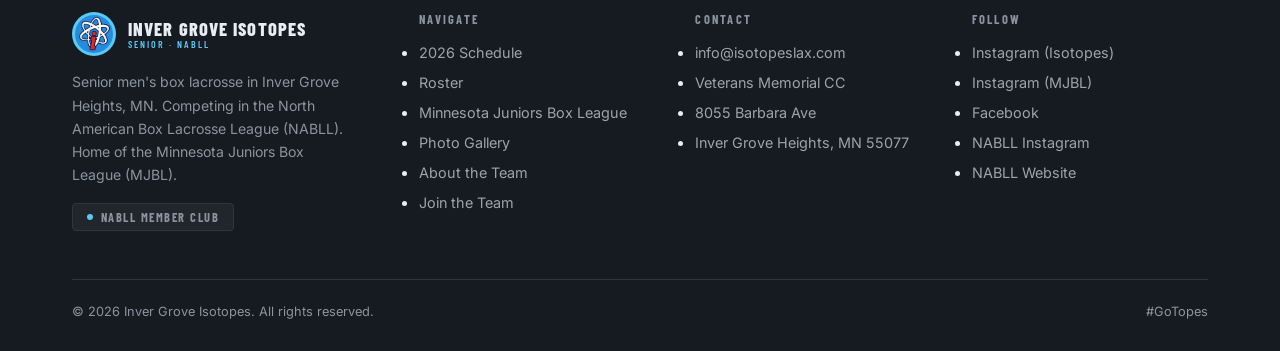
==== commit ecc29a25: "Drop "Senior A" to "Senior", fix position/experience wording, recrop hero - Replace "Senior A" with " ====
--- a/gallery.html
+++ b/gallery.html
@@ -4,7 +4,7 @@
 <meta charset="UTF-8">
 <meta name="viewport" content="width=device-width, initial-scale=1.0">
 <title>Photo Gallery | Inver Grove Isotopes</title>
-<meta name="description" content="Photo gallery for the Inver Grove Isotopes box lacrosse club — Senior A action shots and team moments.">
+<meta name="description" content="Photo gallery for the Inver Grove Isotopes box lacrosse club — Senior action shots and team moments.">
 <link rel="preconnect" href="https://fonts.googleapis.com">
 <link rel="preconnect" href="https://fonts.gstatic.com" crossorigin>
 <link href="https://fonts.googleapis.com/css2?family=Barlow+Condensed:ital,wght@0,400;0,600;0,700;0,800;0,900;1,700&family=Inter:wght@400;500;600;700&display=swap" rel="stylesheet">
@@ -19,7 +19,7 @@
       <img src="assets/img/logo.png" alt="Inver Grove Isotopes logo">
       <div class="nav-logo-text">
         Inver Grove Isotopes
-        <span>Senior A · NABLL</span>
+        <span>Senior · NABLL</span>
       </div>
     </a>
     <nav class="links">
@@ -63,7 +63,7 @@
   <div class="container">
     <div class="tab-bar">
       <button class="tab-btn active" data-cat="all">All Photos</button>
-      <button class="tab-btn" data-cat="senior">Senior A</button>
+      <button class="tab-btn" data-cat="senior">Senior</button>
       <button class="tab-btn" data-cat="juniors">Juniors</button>
       <button class="tab-btn" data-cat="events">Events</button>
     </div>
@@ -91,10 +91,10 @@
           <img src="assets/img/logo.png" alt="Inver Grove Isotopes logo">
           <div class="nav-logo-text">
             Inver Grove Isotopes
-            <span>Senior A · NABLL</span>
+            <span>Senior · NABLL</span>
           </div>
         </div>
-        <p>Senior A men's box lacrosse in Inver Grove Heights, MN. Competing in the North American Box Lacrosse League (NABLL). Home of the Minnesota Juniors Box League (MJBL).</p>
+        <p>Senior men's box lacrosse in Inver Grove Heights, MN. Competing in the North American Box Lacrosse League (NABLL). Home of the Minnesota Juniors Box League (MJBL).</p>
         <div style="margin-top:16px;">
           <span class="league-badge"><span class="dot"></span>NABLL Member Club</span>
         </div>
--- a/css/styles.css
+++ b/css/styles.css
@@ -224,7 +224,7 @@
   position: absolute;
   inset: 0;
   background-size: cover;
-  background-position: center 20%;
+  background-position: center 42%;
   filter: brightness(0.45);
 }
 .hero-slash {
